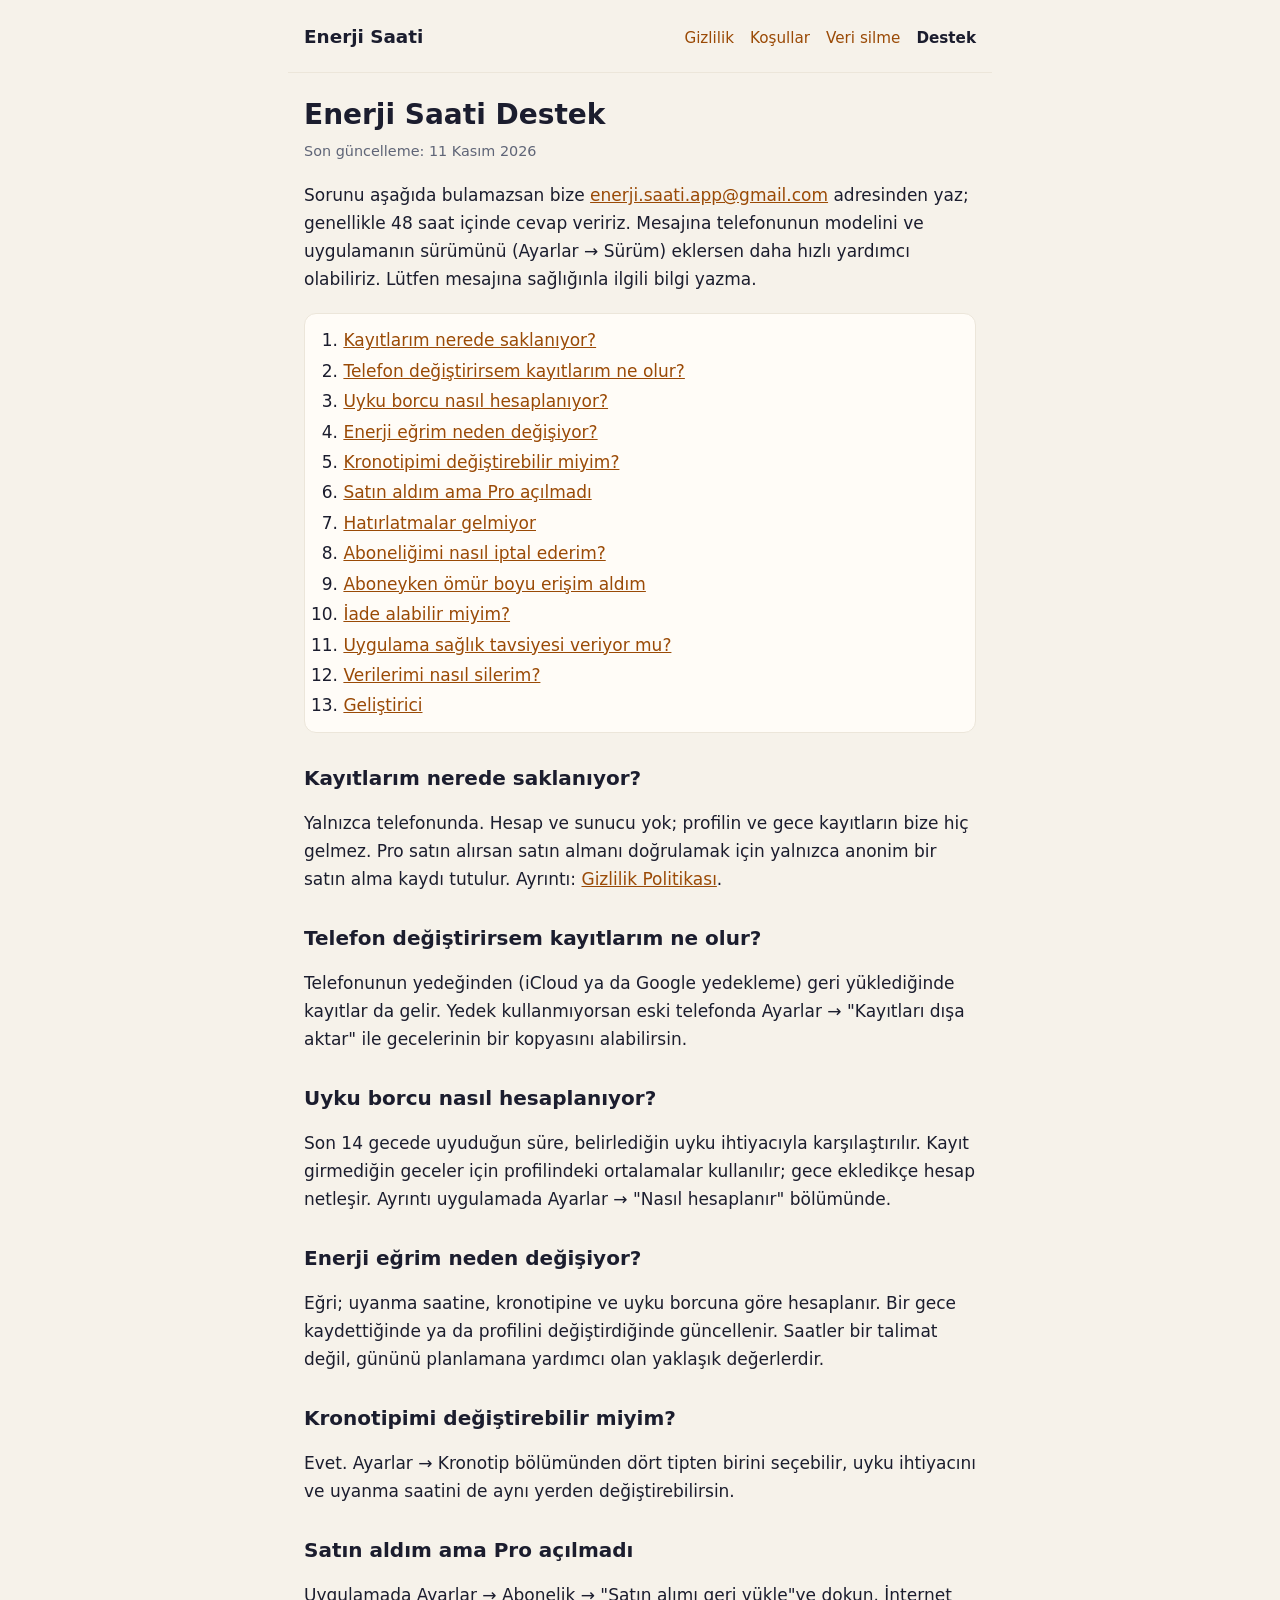
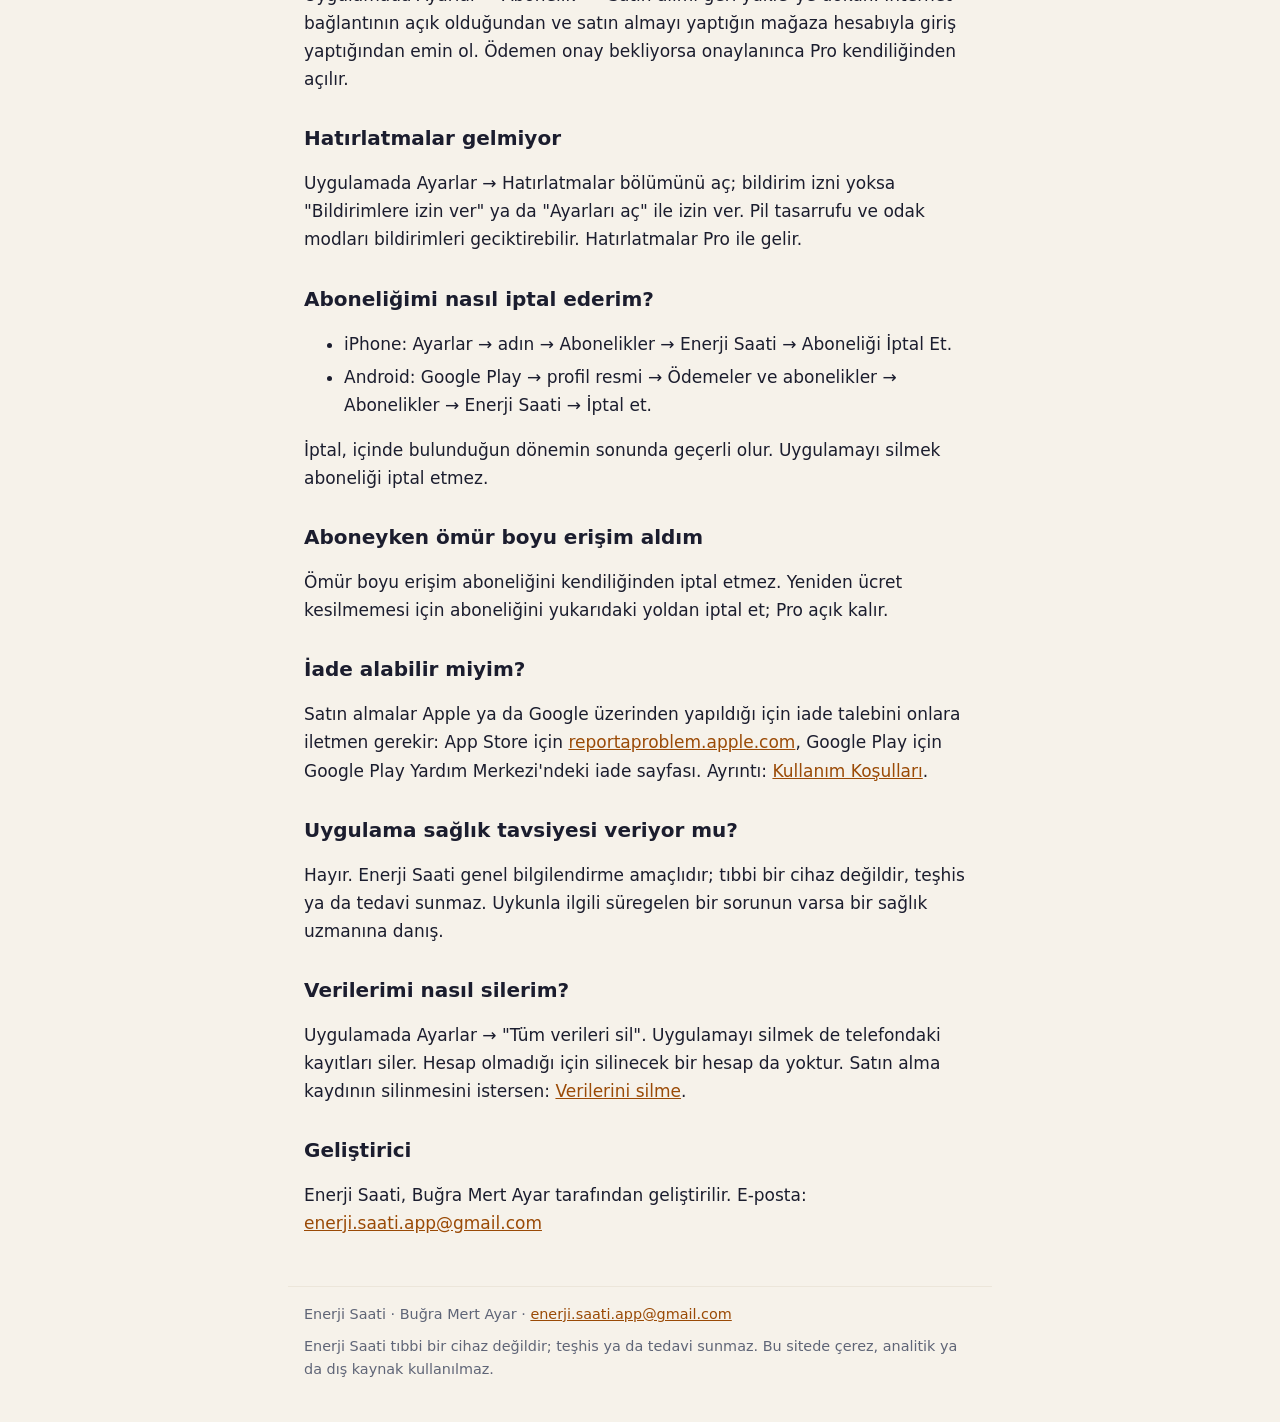
==== destek.html @ 0995b3dd "docs: publish the Enerji Saati legal pages Privacy policy and KVKK notice, terms of use, data deleti" ====
<!doctype html>
<html lang="tr">
<head>
<meta charset="utf-8">
<meta name="viewport" content="width=device-width, initial-scale=1">
<title>Destek · Enerji Saati</title>
<meta name="description" content="Enerji Saati destek sayfası ve sık sorulan sorular. İletişim: enerji.saati.app@gmail.com">
<link rel="stylesheet" href="style.css">
</head>
<body>
<header class="site-header">
<a class="brand" href="index.html">Enerji Saati</a>
<nav aria-label="Yasal sayfalar">
<a href="gizlilik.html">Gizlilik</a>
<a href="kosullar.html">Koşullar</a>
<a href="veri-silme.html">Veri silme</a>
<a href="destek.html" aria-current="page">Destek</a>
</nav>
</header>
<main>
<h1>Enerji Saati Destek</h1>
<p class="meta">Son güncelleme: 11 Kasım 2026</p>
<p>Sorunu aşağıda bulamazsan bize <a href="mailto:enerji.saati.app@gmail.com">enerji.saati.app@gmail.com</a> adresinden yaz; genellikle 48 saat içinde cevap veririz. Mesajına telefonunun modelini ve uygulamanın sürümünü (Ayarlar → Sürüm) eklersen daha hızlı yardımcı olabiliriz. Lütfen mesajına sağlığınla ilgili bilgi yazma.</p>
<nav class="toc" aria-label="İçindekiler">
<ol>
<li><a href="#kayitlarim-nerede-saklaniyor">Kayıtlarım nerede saklanıyor?</a></li>
<li><a href="#telefon-degistirirsem-kayitlarim-ne-olur">Telefon değiştirirsem kayıtlarım ne olur?</a></li>
<li><a href="#uyku-borcu-nasil-hesaplaniyor">Uyku borcu nasıl hesaplanıyor?</a></li>
<li><a href="#enerji-egrim-neden-degisiyor">Enerji eğrim neden değişiyor?</a></li>
<li><a href="#kronotipimi-degistirebilir-miyim">Kronotipimi değiştirebilir miyim?</a></li>
<li><a href="#satin-aldim-ama-pro-acilmadi">Satın aldım ama Pro açılmadı</a></li>
<li><a href="#hatirlatmalar-gelmiyor">Hatırlatmalar gelmiyor</a></li>
<li><a href="#aboneligimi-nasil-iptal-ederim">Aboneliğimi nasıl iptal ederim?</a></li>
<li><a href="#aboneyken-omur-boyu-erisim-aldim">Aboneyken ömür boyu erişim aldım</a></li>
<li><a href="#iade-alabilir-miyim">İade alabilir miyim?</a></li>
<li><a href="#uygulama-saglik-tavsiyesi-veriyor-mu">Uygulama sağlık tavsiyesi veriyor mu?</a></li>
<li><a href="#verilerimi-nasil-silerim">Verilerimi nasıl silerim?</a></li>
<li><a href="#gelistirici">Geliştirici</a></li>
</ol>
</nav>
<h2 id="kayitlarim-nerede-saklaniyor">Kayıtlarım nerede saklanıyor?</h2>
<p>Yalnızca telefonunda. Hesap ve sunucu yok; profilin ve gece kayıtların bize hiç gelmez. Pro satın alırsan satın almanı doğrulamak için yalnızca anonim bir satın alma kaydı tutulur. Ayrıntı: <a href="gizlilik.html">Gizlilik Politikası</a>.</p>
<h2 id="telefon-degistirirsem-kayitlarim-ne-olur">Telefon değiştirirsem kayıtlarım ne olur?</h2>
<p>Telefonunun yedeğinden (iCloud ya da Google yedekleme) geri yüklediğinde kayıtlar da gelir. Yedek kullanmıyorsan eski telefonda Ayarlar → &quot;Kayıtları dışa aktar&quot; ile gecelerinin bir kopyasını alabilirsin.</p>
<h2 id="uyku-borcu-nasil-hesaplaniyor">Uyku borcu nasıl hesaplanıyor?</h2>
<p>Son 14 gecede uyuduğun süre, belirlediğin uyku ihtiyacıyla karşılaştırılır. Kayıt girmediğin geceler için profilindeki ortalamalar kullanılır; gece ekledikçe hesap netleşir. Ayrıntı uygulamada Ayarlar → &quot;Nasıl hesaplanır&quot; bölümünde.</p>
<h2 id="enerji-egrim-neden-degisiyor">Enerji eğrim neden değişiyor?</h2>
<p>Eğri; uyanma saatine, kronotipine ve uyku borcuna göre hesaplanır. Bir gece kaydettiğinde ya da profilini değiştirdiğinde güncellenir. Saatler bir talimat değil, gününü planlamana yardımcı olan yaklaşık değerlerdir.</p>
<h2 id="kronotipimi-degistirebilir-miyim">Kronotipimi değiştirebilir miyim?</h2>
<p>Evet. Ayarlar → Kronotip bölümünden dört tipten birini seçebilir, uyku ihtiyacını ve uyanma saatini de aynı yerden değiştirebilirsin.</p>
<h2 id="satin-aldim-ama-pro-acilmadi">Satın aldım ama Pro açılmadı</h2>
<p>Uygulamada Ayarlar → Abonelik → &quot;Satın alımı geri yükle&quot;ye dokun. İnternet bağlantının açık olduğundan ve satın almayı yaptığın mağaza hesabıyla giriş yaptığından emin ol. Ödemen onay bekliyorsa onaylanınca Pro kendiliğinden açılır.</p>
<h2 id="hatirlatmalar-gelmiyor">Hatırlatmalar gelmiyor</h2>
<p>Uygulamada Ayarlar → Hatırlatmalar bölümünü aç; bildirim izni yoksa &quot;Bildirimlere izin ver&quot; ya da &quot;Ayarları aç&quot; ile izin ver. Pil tasarrufu ve odak modları bildirimleri geciktirebilir. Hatırlatmalar Pro ile gelir.</p>
<h2 id="aboneligimi-nasil-iptal-ederim">Aboneliğimi nasıl iptal ederim?</h2>
<ul>
<li>iPhone: Ayarlar → adın → Abonelikler → Enerji Saati → Aboneliği İptal Et.</li>
<li>Android: Google Play → profil resmi → Ödemeler ve abonelikler → Abonelikler → Enerji Saati → İptal et.</li>
</ul>
<p>İptal, içinde bulunduğun dönemin sonunda geçerli olur. Uygulamayı silmek aboneliği iptal etmez.</p>
<h2 id="aboneyken-omur-boyu-erisim-aldim">Aboneyken ömür boyu erişim aldım</h2>
<p>Ömür boyu erişim aboneliğini kendiliğinden iptal etmez. Yeniden ücret kesilmemesi için aboneliğini yukarıdaki yoldan iptal et; Pro açık kalır.</p>
<h2 id="iade-alabilir-miyim">İade alabilir miyim?</h2>
<p>Satın almalar Apple ya da Google üzerinden yapıldığı için iade talebini onlara iletmen gerekir: App Store için <a href="https://reportaproblem.apple.com">reportaproblem.apple.com</a>, Google Play için Google Play Yardım Merkezi'ndeki iade sayfası. Ayrıntı: <a href="kosullar.html">Kullanım Koşulları</a>.</p>
<h2 id="uygulama-saglik-tavsiyesi-veriyor-mu">Uygulama sağlık tavsiyesi veriyor mu?</h2>
<p>Hayır. Enerji Saati genel bilgilendirme amaçlıdır; tıbbi bir cihaz değildir, teşhis ya da tedavi sunmaz. Uykunla ilgili süregelen bir sorunun varsa bir sağlık uzmanına danış.</p>
<h2 id="verilerimi-nasil-silerim">Verilerimi nasıl silerim?</h2>
<p>Uygulamada Ayarlar → &quot;Tüm verileri sil&quot;. Uygulamayı silmek de telefondaki kayıtları siler. Hesap olmadığı için silinecek bir hesap da yoktur. Satın alma kaydının silinmesini istersen: <a href="veri-silme.html">Verilerini silme</a>.</p>
<h2 id="gelistirici">Geliştirici</h2>
<p>Enerji Saati, Buğra Mert Ayar tarafından geliştirilir. E-posta: <a href="mailto:enerji.saati.app@gmail.com">enerji.saati.app@gmail.com</a></p>
</main>
<footer class="site-footer">
<p>Enerji Saati · Buğra Mert Ayar · <a href="mailto:enerji.saati.app@gmail.com">enerji.saati.app@gmail.com</a></p>
<p>Enerji Saati tıbbi bir cihaz değildir; teşhis ya da tedavi sunmaz. Bu sitede çerez, analitik ya da dış kaynak kullanılmaz.</p>
</footer>
</body>
</html>
---- style.css ----
:root {
  --bg: #F6F2EA;
  --surface: #FFFCF7;
  --text: #1B1D2E;
  --muted: #5F6577;
  --border: #ECE6DA;
  --link: #9A4A06;
  color-scheme: light dark;
}

@media (prefers-color-scheme: dark) {
  :root {
    --bg: #0C0E1A;
    --surface: #161929;
    --text: #EEF0F8;
    --muted: #A3A9BE;
    --border: #20243A;
    --link: #F6B458;
  }
}

* {
  box-sizing: border-box;
}

body {
  margin: 0;
  background: var(--bg);
  color: var(--text);
  font-family: system-ui, -apple-system, 'Segoe UI', Roboto, sans-serif;
  font-size: 1.0625rem;
  line-height: 1.65;
  -webkit-text-size-adjust: 100%;
}

a {
  color: var(--link);
  overflow-wrap: anywhere;
}

.site-header,
main,
.site-footer {
  max-width: 44rem;
  margin: 0 auto;
  padding-left: 1rem;
  padding-right: 1rem;
}

.site-header {
  display: flex;
  flex-wrap: wrap;
  align-items: baseline;
  justify-content: space-between;
  gap: 0.5rem 1.5rem;
  padding-top: 1.25rem;
  padding-bottom: 1rem;
  border-bottom: 1px solid var(--border);
}

.brand {
  font-weight: 700;
  font-size: 1.15rem;
  color: var(--text);
  text-decoration: none;
}

.site-header nav {
  display: flex;
  flex-wrap: wrap;
  gap: 0.25rem 1rem;
  font-size: 0.95rem;
}

.site-header nav a {
  text-decoration: none;
  padding: 0.35rem 0;
}

.site-header nav a[aria-current='page'] {
  color: var(--text);
  font-weight: 600;
}

main {
  padding-top: 1.5rem;
  padding-bottom: 2rem;
}

h1 {
  font-size: 1.75rem;
  line-height: 1.25;
  margin: 0 0 0.5rem;
}

h2 {
  font-size: 1.25rem;
  line-height: 1.35;
  margin: 2rem 0 0.5rem;
  scroll-margin-top: 1rem;
}

li + li {
  margin-top: 0.35rem;
}

.meta {
  color: var(--muted);
  font-size: 0.9rem;
  margin-top: 0;
}

.toc,
.notice {
  background: var(--surface);
  border: 1px solid var(--border);
  border-radius: 0.75rem;
  padding: 0.75rem 1rem;
  margin: 1.25rem 0;
}

.toc ol {
  margin: 0;
  padding-left: 1.4rem;
}

.toc li + li {
  margin-top: 0.15rem;
}

.site-footer {
  border-top: 1px solid var(--border);
  padding-top: 1rem;
  padding-bottom: 2rem;
  color: var(--muted);
  font-size: 0.9rem;
}

.site-footer p {
  margin: 0 0 0.5rem;
}
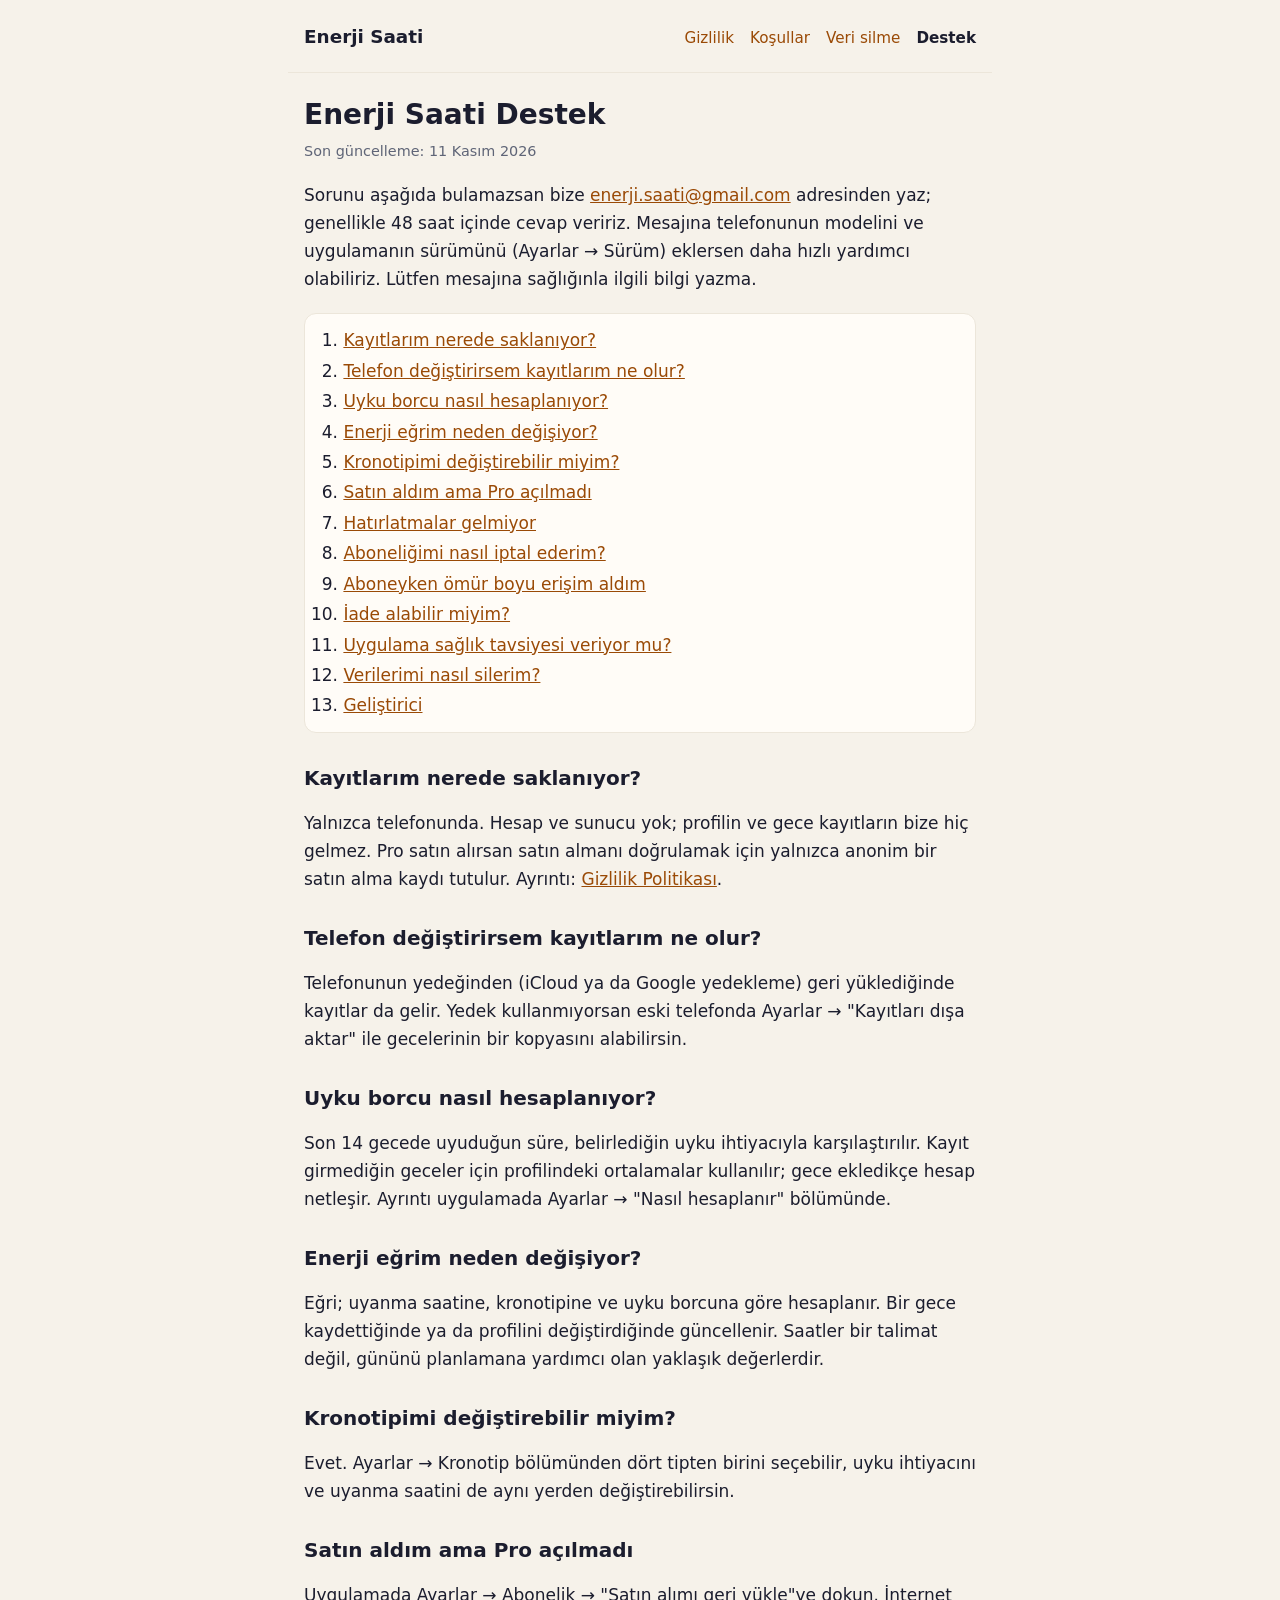
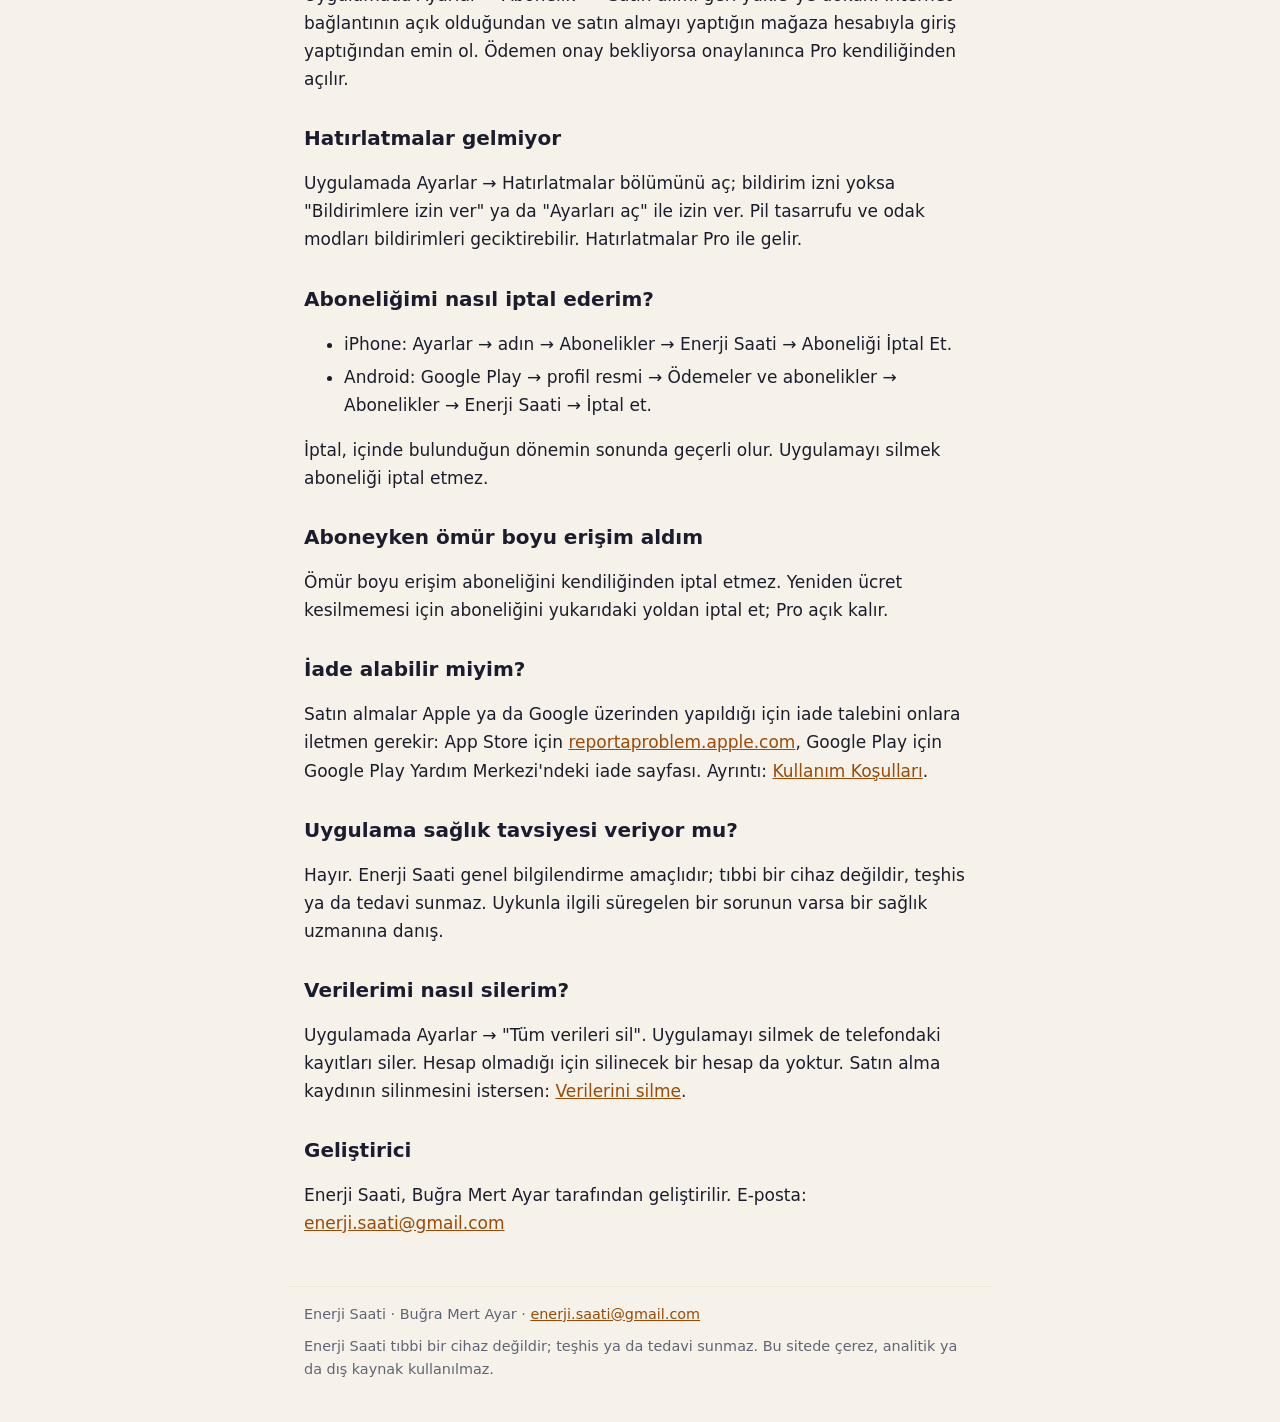
==== commit 23cec3d6: "docs: change the support address to enerji.saati@gmail.com Co-Authored-By: Claude Fable 5.2 <noreply" ====
--- a/destek.html
+++ b/destek.html
@@ -4,7 +4,7 @@
 <meta charset="utf-8">
 <meta name="viewport" content="width=device-width, initial-scale=1">
 <title>Destek · Enerji Saati</title>
-<meta name="description" content="Enerji Saati destek sayfası ve sık sorulan sorular. İletişim: enerji.saati.app@gmail.com">
+<meta name="description" content="Enerji Saati destek sayfası ve sık sorulan sorular. İletişim: enerji.saati@gmail.com">
 <link rel="stylesheet" href="style.css">
 </head>
 <body>
@@ -20,7 +20,7 @@
 <main>
 <h1>Enerji Saati Destek</h1>
 <p class="meta">Son güncelleme: 11 Kasım 2026</p>
-<p>Sorunu aşağıda bulamazsan bize <a href="mailto:enerji.saati.app@gmail.com">enerji.saati.app@gmail.com</a> adresinden yaz; genellikle 48 saat içinde cevap veririz. Mesajına telefonunun modelini ve uygulamanın sürümünü (Ayarlar → Sürüm) eklersen daha hızlı yardımcı olabiliriz. Lütfen mesajına sağlığınla ilgili bilgi yazma.</p>
+<p>Sorunu aşağıda bulamazsan bize <a href="mailto:enerji.saati@gmail.com">enerji.saati@gmail.com</a> adresinden yaz; genellikle 48 saat içinde cevap veririz. Mesajına telefonunun modelini ve uygulamanın sürümünü (Ayarlar → Sürüm) eklersen daha hızlı yardımcı olabiliriz. Lütfen mesajına sağlığınla ilgili bilgi yazma.</p>
 <nav class="toc" aria-label="İçindekiler">
 <ol>
 <li><a href="#kayitlarim-nerede-saklaniyor">Kayıtlarım nerede saklanıyor?</a></li>
@@ -67,10 +67,10 @@
 <h2 id="verilerimi-nasil-silerim">Verilerimi nasıl silerim?</h2>
 <p>Uygulamada Ayarlar → &quot;Tüm verileri sil&quot;. Uygulamayı silmek de telefondaki kayıtları siler. Hesap olmadığı için silinecek bir hesap da yoktur. Satın alma kaydının silinmesini istersen: <a href="veri-silme.html">Verilerini silme</a>.</p>
 <h2 id="gelistirici">Geliştirici</h2>
-<p>Enerji Saati, Buğra Mert Ayar tarafından geliştirilir. E-posta: <a href="mailto:enerji.saati.app@gmail.com">enerji.saati.app@gmail.com</a></p>
+<p>Enerji Saati, Buğra Mert Ayar tarafından geliştirilir. E-posta: <a href="mailto:enerji.saati@gmail.com">enerji.saati@gmail.com</a></p>
 </main>
 <footer class="site-footer">
-<p>Enerji Saati · Buğra Mert Ayar · <a href="mailto:enerji.saati.app@gmail.com">enerji.saati.app@gmail.com</a></p>
+<p>Enerji Saati · Buğra Mert Ayar · <a href="mailto:enerji.saati@gmail.com">enerji.saati@gmail.com</a></p>
 <p>Enerji Saati tıbbi bir cihaz değildir; teşhis ya da tedavi sunmaz. Bu sitede çerez, analitik ya da dış kaynak kullanılmaz.</p>
 </footer>
 </body>
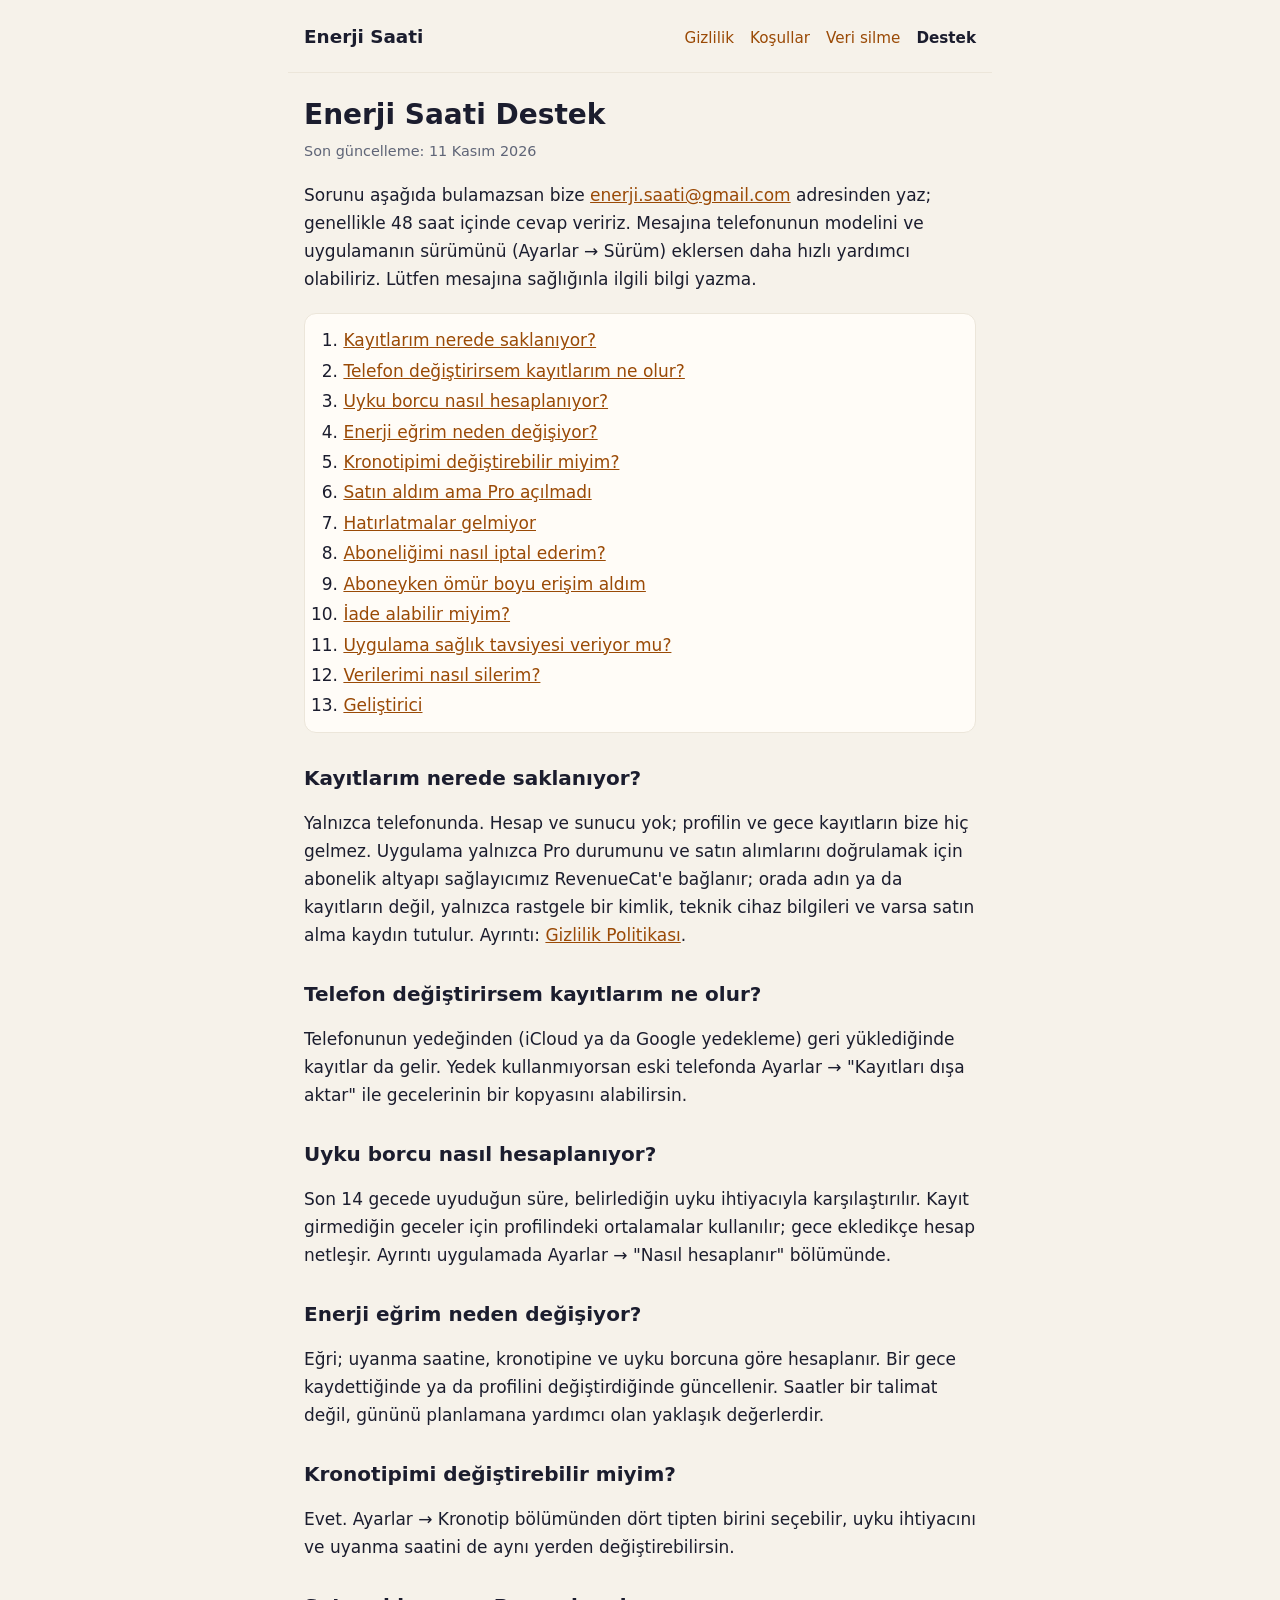
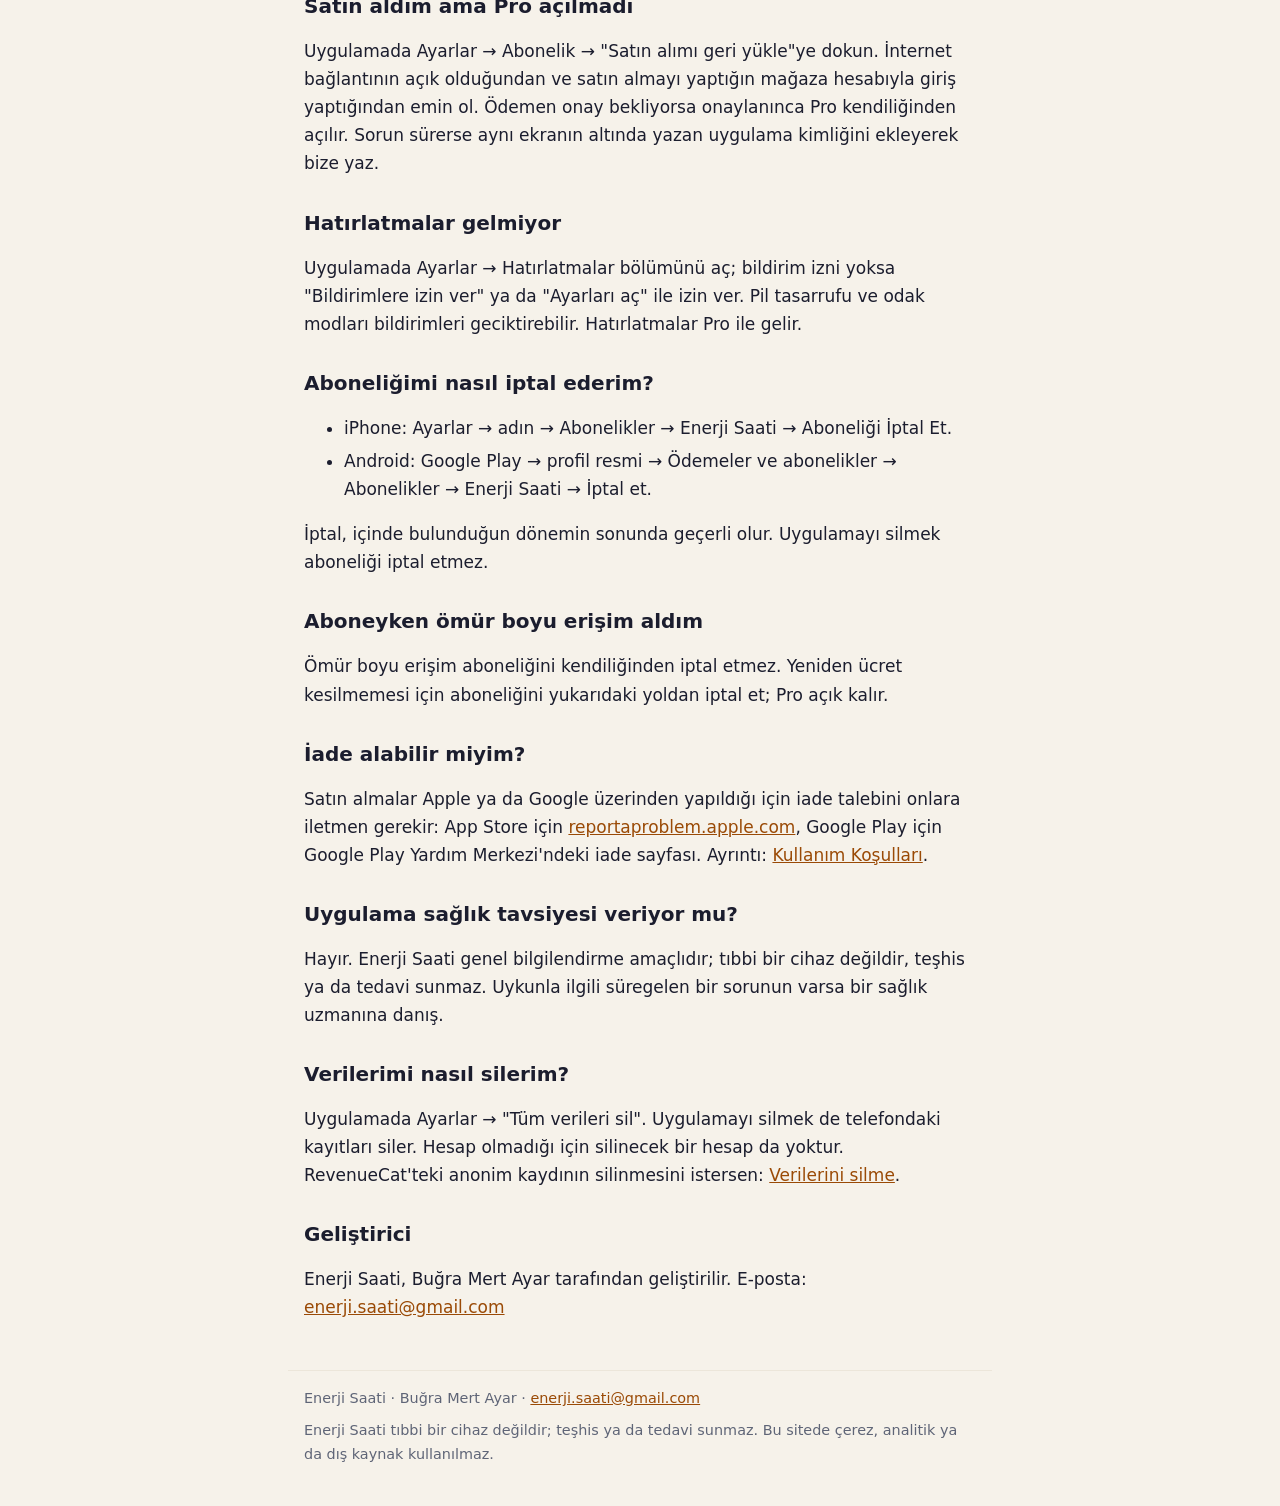
==== commit 8eee5b62: "docs: describe the store connection as it works The pages said a RevenueCat record exists only after" ====
--- a/destek.html
+++ b/destek.html
@@ -39,7 +39,7 @@
 </ol>
 </nav>
 <h2 id="kayitlarim-nerede-saklaniyor">Kayıtlarım nerede saklanıyor?</h2>
-<p>Yalnızca telefonunda. Hesap ve sunucu yok; profilin ve gece kayıtların bize hiç gelmez. Pro satın alırsan satın almanı doğrulamak için yalnızca anonim bir satın alma kaydı tutulur. Ayrıntı: <a href="gizlilik.html">Gizlilik Politikası</a>.</p>
+<p>Yalnızca telefonunda. Hesap ve sunucu yok; profilin ve gece kayıtların bize hiç gelmez. Uygulama yalnızca Pro durumunu ve satın alımlarını doğrulamak için abonelik altyapı sağlayıcımız RevenueCat'e bağlanır; orada adın ya da kayıtların değil, yalnızca rastgele bir kimlik, teknik cihaz bilgileri ve varsa satın alma kaydın tutulur. Ayrıntı: <a href="gizlilik.html">Gizlilik Politikası</a>.</p>
 <h2 id="telefon-degistirirsem-kayitlarim-ne-olur">Telefon değiştirirsem kayıtlarım ne olur?</h2>
 <p>Telefonunun yedeğinden (iCloud ya da Google yedekleme) geri yüklediğinde kayıtlar da gelir. Yedek kullanmıyorsan eski telefonda Ayarlar → &quot;Kayıtları dışa aktar&quot; ile gecelerinin bir kopyasını alabilirsin.</p>
 <h2 id="uyku-borcu-nasil-hesaplaniyor">Uyku borcu nasıl hesaplanıyor?</h2>
@@ -49,7 +49,7 @@
 <h2 id="kronotipimi-degistirebilir-miyim">Kronotipimi değiştirebilir miyim?</h2>
 <p>Evet. Ayarlar → Kronotip bölümünden dört tipten birini seçebilir, uyku ihtiyacını ve uyanma saatini de aynı yerden değiştirebilirsin.</p>
 <h2 id="satin-aldim-ama-pro-acilmadi">Satın aldım ama Pro açılmadı</h2>
-<p>Uygulamada Ayarlar → Abonelik → &quot;Satın alımı geri yükle&quot;ye dokun. İnternet bağlantının açık olduğundan ve satın almayı yaptığın mağaza hesabıyla giriş yaptığından emin ol. Ödemen onay bekliyorsa onaylanınca Pro kendiliğinden açılır.</p>
+<p>Uygulamada Ayarlar → Abonelik → &quot;Satın alımı geri yükle&quot;ye dokun. İnternet bağlantının açık olduğundan ve satın almayı yaptığın mağaza hesabıyla giriş yaptığından emin ol. Ödemen onay bekliyorsa onaylanınca Pro kendiliğinden açılır. Sorun sürerse aynı ekranın altında yazan uygulama kimliğini ekleyerek bize yaz.</p>
 <h2 id="hatirlatmalar-gelmiyor">Hatırlatmalar gelmiyor</h2>
 <p>Uygulamada Ayarlar → Hatırlatmalar bölümünü aç; bildirim izni yoksa &quot;Bildirimlere izin ver&quot; ya da &quot;Ayarları aç&quot; ile izin ver. Pil tasarrufu ve odak modları bildirimleri geciktirebilir. Hatırlatmalar Pro ile gelir.</p>
 <h2 id="aboneligimi-nasil-iptal-ederim">Aboneliğimi nasıl iptal ederim?</h2>
@@ -65,7 +65,7 @@
 <h2 id="uygulama-saglik-tavsiyesi-veriyor-mu">Uygulama sağlık tavsiyesi veriyor mu?</h2>
 <p>Hayır. Enerji Saati genel bilgilendirme amaçlıdır; tıbbi bir cihaz değildir, teşhis ya da tedavi sunmaz. Uykunla ilgili süregelen bir sorunun varsa bir sağlık uzmanına danış.</p>
 <h2 id="verilerimi-nasil-silerim">Verilerimi nasıl silerim?</h2>
-<p>Uygulamada Ayarlar → &quot;Tüm verileri sil&quot;. Uygulamayı silmek de telefondaki kayıtları siler. Hesap olmadığı için silinecek bir hesap da yoktur. Satın alma kaydının silinmesini istersen: <a href="veri-silme.html">Verilerini silme</a>.</p>
+<p>Uygulamada Ayarlar → &quot;Tüm verileri sil&quot;. Uygulamayı silmek de telefondaki kayıtları siler. Hesap olmadığı için silinecek bir hesap da yoktur. RevenueCat'teki anonim kaydının silinmesini istersen: <a href="veri-silme.html">Verilerini silme</a>.</p>
 <h2 id="gelistirici">Geliştirici</h2>
 <p>Enerji Saati, Buğra Mert Ayar tarafından geliştirilir. E-posta: <a href="mailto:enerji.saati@gmail.com">enerji.saati@gmail.com</a></p>
 </main>
